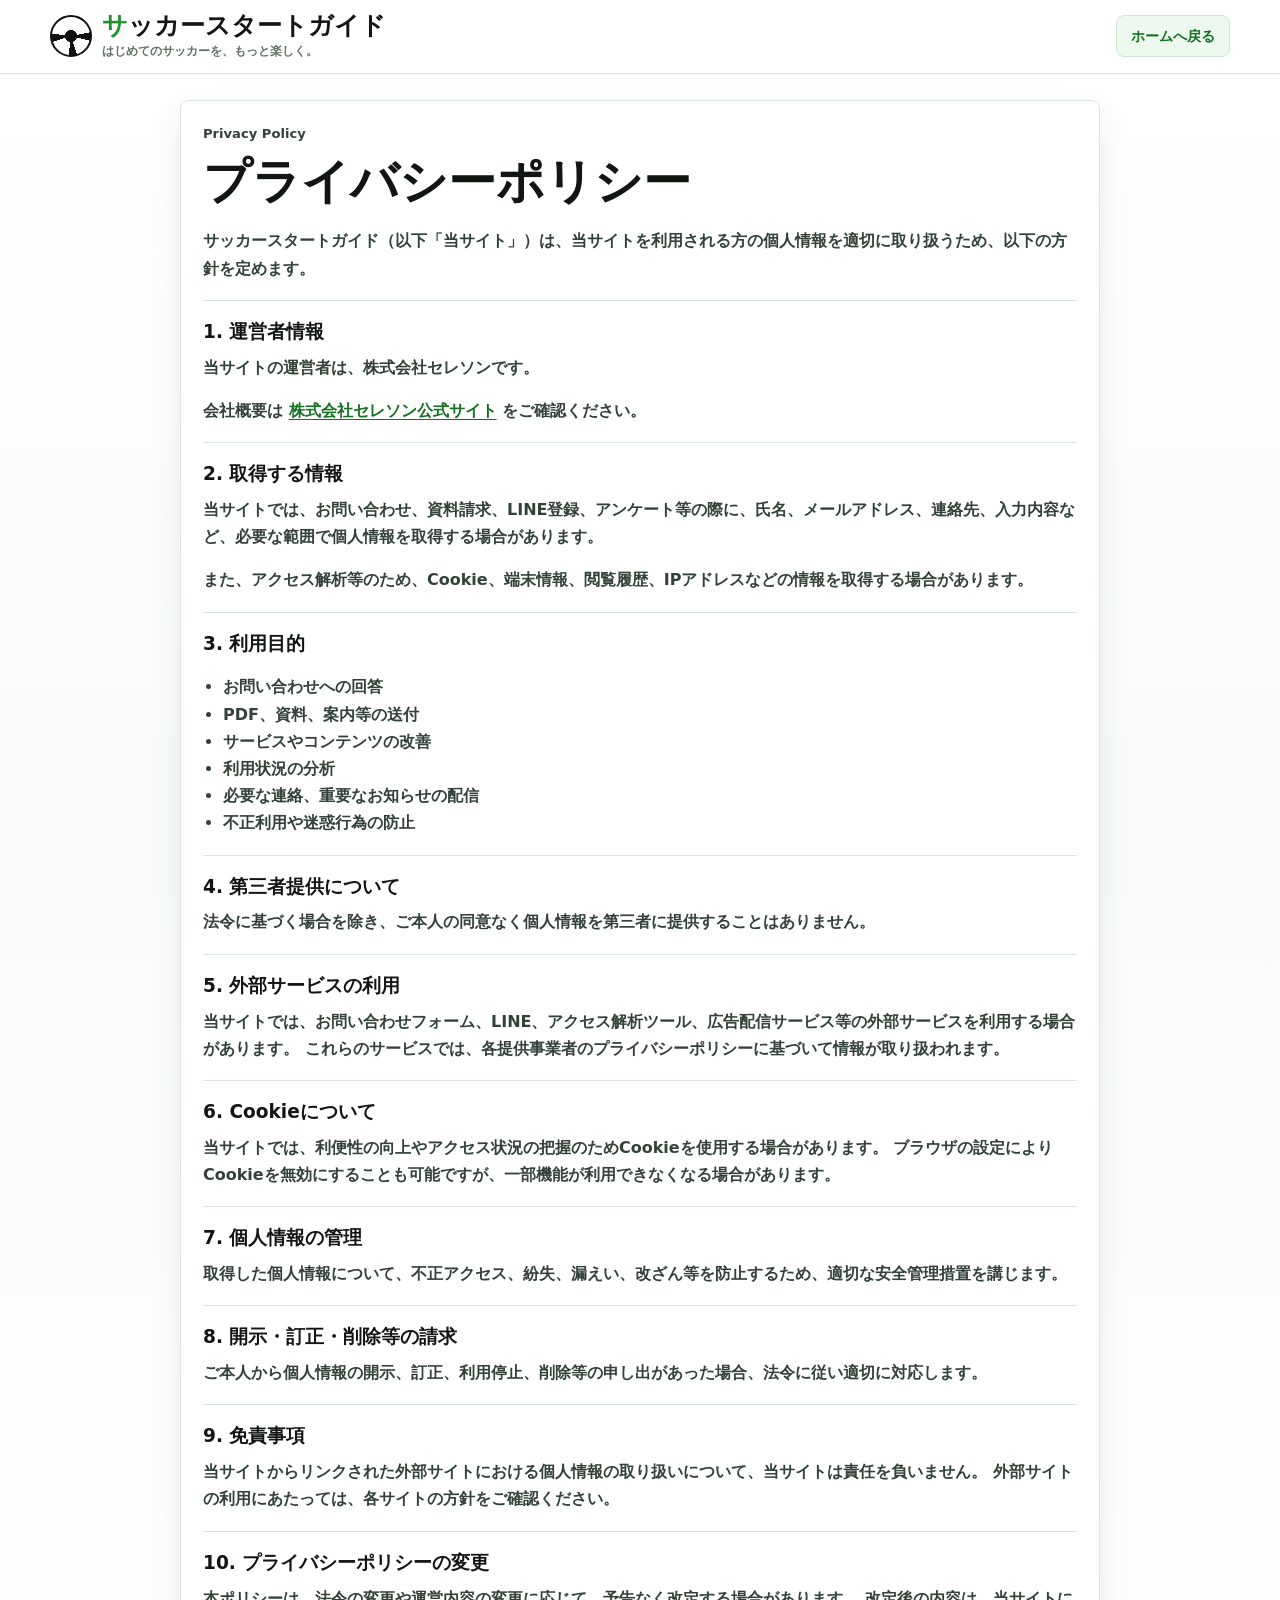
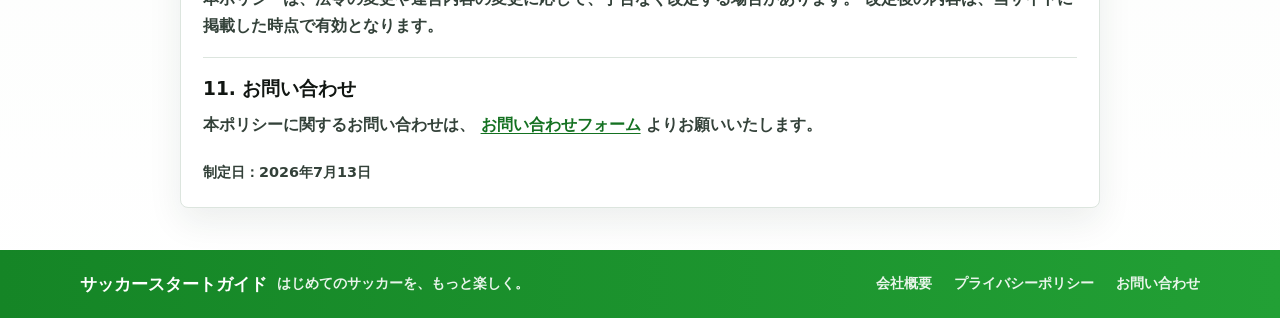
==== privacy.html @ ce7ea643 "Add soccer start guide static site" ====
<!doctype html>
<html lang="ja">
  <head>
    <meta charset="utf-8" />
    <meta name="viewport" content="width=device-width, initial-scale=1" />
    <title>プライバシーポリシー｜サッカースタートガイド</title>
    <meta
      name="description"
      content="サッカースタートガイドのプライバシーポリシーです。個人情報の取り扱い、利用目的、第三者提供、問い合わせ窓口について記載しています。"
    />
    <link rel="stylesheet" href="styles.css" />
  </head>
  <body>
    <header class="site-header">
      <a class="brand" href="index.html" aria-label="サッカースタートガイド ホーム">
        <span class="brand-ball" aria-hidden="true">●</span>
        <span>
          <strong>サッカースタートガイド</strong>
          <small>はじめてのサッカーを、もっと楽しく。</small>
        </span>
      </a>
      <nav class="legal-nav" aria-label="サブメニュー">
        <a href="index.html">ホームへ戻る</a>
      </nav>
    </header>

    <main class="legal-page">
      <article class="legal-card">
        <p class="eyebrow">Privacy Policy</p>
        <h1>プライバシーポリシー</h1>
        <p>
          サッカースタートガイド（以下「当サイト」）は、当サイトを利用される方の個人情報を適切に取り扱うため、以下の方針を定めます。
        </p>

        <section>
          <h2>1. 運営者情報</h2>
          <p>当サイトの運営者は、株式会社セレソンです。</p>
          <p>
            会社概要は
            <a href="https://celecao.com/" target="_blank" rel="noopener">株式会社セレソン公式サイト</a>
            をご確認ください。
          </p>
        </section>

        <section>
          <h2>2. 取得する情報</h2>
          <p>
            当サイトでは、お問い合わせ、資料請求、LINE登録、アンケート等の際に、氏名、メールアドレス、連絡先、入力内容など、必要な範囲で個人情報を取得する場合があります。
          </p>
          <p>
            また、アクセス解析等のため、Cookie、端末情報、閲覧履歴、IPアドレスなどの情報を取得する場合があります。
          </p>
        </section>

        <section>
          <h2>3. 利用目的</h2>
          <ul>
            <li>お問い合わせへの回答</li>
            <li>PDF、資料、案内等の送付</li>
            <li>サービスやコンテンツの改善</li>
            <li>利用状況の分析</li>
            <li>必要な連絡、重要なお知らせの配信</li>
            <li>不正利用や迷惑行為の防止</li>
          </ul>
        </section>

        <section>
          <h2>4. 第三者提供について</h2>
          <p>
            法令に基づく場合を除き、ご本人の同意なく個人情報を第三者に提供することはありません。
          </p>
        </section>

        <section>
          <h2>5. 外部サービスの利用</h2>
          <p>
            当サイトでは、お問い合わせフォーム、LINE、アクセス解析ツール、広告配信サービス等の外部サービスを利用する場合があります。
            これらのサービスでは、各提供事業者のプライバシーポリシーに基づいて情報が取り扱われます。
          </p>
        </section>

        <section>
          <h2>6. Cookieについて</h2>
          <p>
            当サイトでは、利便性の向上やアクセス状況の把握のためCookieを使用する場合があります。
            ブラウザの設定によりCookieを無効にすることも可能ですが、一部機能が利用できなくなる場合があります。
          </p>
        </section>

        <section>
          <h2>7. 個人情報の管理</h2>
          <p>
            取得した個人情報について、不正アクセス、紛失、漏えい、改ざん等を防止するため、適切な安全管理措置を講じます。
          </p>
        </section>

        <section>
          <h2>8. 開示・訂正・削除等の請求</h2>
          <p>
            ご本人から個人情報の開示、訂正、利用停止、削除等の申し出があった場合、法令に従い適切に対応します。
          </p>
        </section>

        <section>
          <h2>9. 免責事項</h2>
          <p>
            当サイトからリンクされた外部サイトにおける個人情報の取り扱いについて、当サイトは責任を負いません。
            外部サイトの利用にあたっては、各サイトの方針をご確認ください。
          </p>
        </section>

        <section>
          <h2>10. プライバシーポリシーの変更</h2>
          <p>
            本ポリシーは、法令の変更や運営内容の変更に応じて、予告なく改定する場合があります。
            改定後の内容は、当サイトに掲載した時点で有効となります。
          </p>
        </section>

        <section>
          <h2>11. お問い合わせ</h2>
          <p>
            本ポリシーに関するお問い合わせは、
            <a href="https://forms.gle/613mCTBNDF6x4jt97" target="_blank" rel="noopener">お問い合わせフォーム</a>
            よりお願いいたします。
          </p>
        </section>

        <p class="legal-date">制定日：2026年7月13日</p>
      </article>
    </main>

    <footer class="site-footer">
      <strong>サッカースタートガイド</strong>
      <span>はじめてのサッカーを、もっと楽しく。</span>
      <nav aria-label="フッターメニュー">
        <a href="https://celecao.com/" target="_blank" rel="noopener">会社概要</a>
        <a href="privacy.html">プライバシーポリシー</a>
        <a href="https://forms.gle/613mCTBNDF6x4jt97" target="_blank" rel="noopener">お問い合わせ</a>
      </nav>
    </footer>
  </body>
</html>
---- styles.css ----
:root {
  --green: #23912f;
  --green-dark: #147121;
  --green-soft: #edf8ef;
  --blue: #1587c9;
  --orange: #f39a13;
  --yellow: #fff3d4;
  --ink: #111612;
  --muted: #647067;
  --line: #dce5de;
  --paper: #ffffff;
  --wash: #f7faf7;
  --shadow: 0 14px 34px rgba(22, 56, 34, 0.08);
  font-family: system-ui, -apple-system, BlinkMacSystemFont, "Segoe UI", sans-serif;
}

* {
  box-sizing: border-box;
}

body {
  margin: 0;
  color: var(--ink);
  background: linear-gradient(180deg, #fff 0, #f8fbf8 42%, #fff 100%);
  line-height: 1.7;
}

a {
  color: inherit;
  text-decoration: none;
}

.site-header {
  position: sticky;
  top: 0;
  z-index: 20;
  display: flex;
  align-items: center;
  justify-content: space-between;
  gap: 16px;
  min-height: 70px;
  padding: 12px 18px;
  background: rgba(255, 255, 255, 0.94);
  border-bottom: 1px solid var(--line);
  backdrop-filter: blur(14px);
}

.brand {
  display: flex;
  align-items: center;
  gap: 10px;
  min-width: 0;
}

.brand-ball {
  display: grid;
  place-items: center;
  width: 42px;
  height: 42px;
  flex: 0 0 auto;
  color: #111;
  background:
    radial-gradient(circle at 50% 50%, #111 0 22%, transparent 23%),
    conic-gradient(from 18deg, #fff 0 17%, #111 17% 24%, #fff 24% 40%, #111 40% 47%, #fff 47% 65%, #111 65% 72%, #fff 72%);
  border: 2px solid #111;
  border-radius: 50%;
  font-size: 0;
}

.brand strong {
  display: block;
  font-size: clamp(1.08rem, 4vw, 1.55rem);
  font-weight: 900;
  line-height: 1.15;
}

.brand strong::first-letter {
  color: var(--green);
}

.brand small {
  display: none;
  color: var(--muted);
  font-size: 0.75rem;
  font-weight: 700;
}

.nav-toggle {
  display: inline-grid;
  gap: 5px;
  width: 42px;
  height: 42px;
  place-content: center;
  border: 1px solid var(--line);
  border-radius: 8px;
  background: var(--paper);
}

.nav-toggle span {
  width: 20px;
  height: 2px;
  background: var(--ink);
}

.site-nav {
  position: absolute;
  top: 70px;
  right: 14px;
  left: 14px;
  display: none;
  grid-template-columns: repeat(2, 1fr);
  gap: 6px;
  padding: 12px;
  background: var(--paper);
  border: 1px solid var(--line);
  border-radius: 8px;
  box-shadow: var(--shadow);
}

.site-nav.open {
  display: grid;
}

.site-nav a {
  padding: 10px;
  border-radius: 8px;
  font-size: 0.9rem;
  font-weight: 800;
}

.site-nav a.active,
.site-nav a:hover {
  color: var(--green);
  background: var(--green-soft);
}

.hero {
  display: grid;
  min-height: 560px;
  overflow: hidden;
  background: linear-gradient(90deg, #fff 0%, #eef8ff 42%, #d7eed6 100%);
}

.hero-copy {
  position: relative;
  z-index: 2;
  padding: 44px 20px 10px;
}

.eyebrow {
  margin: 0 0 8px;
  color: var(--green-dark);
  font-size: 0.82rem;
  font-weight: 900;
}

h1,
h2,
h3,
p {
  margin-top: 0;
}

h1 {
  margin-bottom: 18px;
  font-size: clamp(2.25rem, 9vw, 3.2rem);
  line-height: 1.17;
  letter-spacing: 0;
}

h1 span {
  display: block;
  color: var(--green);
}

.hero-copy p:not(.eyebrow) {
  max-width: 520px;
  margin-bottom: 24px;
  font-weight: 800;
}

.line-button,
.orange-button {
  display: inline-flex;
  align-items: center;
  justify-content: center;
  min-height: 48px;
  padding: 12px 18px;
  border-radius: 8px;
  color: #fff;
  font-weight: 900;
  box-shadow: 0 9px 18px rgba(35, 145, 47, 0.18);
}

.line-button {
  background: linear-gradient(180deg, #2aad38, #178829);
}

.line-button::before {
  content: "LINE";
  display: inline-grid;
  place-items: center;
  width: 34px;
  height: 34px;
  margin-right: 10px;
  color: var(--green);
  background: #fff;
  border-radius: 50%;
  font-size: 0.62rem;
}

.orange-button {
  min-height: 42px;
  margin-top: 14px;
  background: linear-gradient(180deg, #ffb423, #ed9200);
  box-shadow: 0 9px 18px rgba(237, 146, 0, 0.18);
}

.hero-visual {
  position: relative;
  min-height: 270px;
  background: #e9f6ee;
}

.hero-visual img {
  display: block;
  width: 100%;
  height: 100%;
  min-height: inherit;
  object-fit: cover;
  object-position: center;
}

.section,
.panel,
.content-layout {
  width: min(1120px, calc(100% - 28px));
  margin: 0 auto;
}

.section {
  padding: 22px 0;
}

.section-heading h2,
.panel-heading h2,
.grade-guides > h2,
.categories > h2 {
  margin-bottom: 14px;
  font-size: clamp(1.2rem, 4.5vw, 1.65rem);
  line-height: 1.3;
}

.problem-grid {
  display: grid;
  grid-template-columns: repeat(2, 1fr);
  gap: 12px;
}

.problem-card {
  display: grid;
  place-items: center;
  min-height: 132px;
  padding: 18px 8px;
  text-align: center;
  background: var(--paper);
  border: 1px solid var(--line);
  border-radius: 8px;
  box-shadow: 0 8px 24px rgba(20, 66, 38, 0.04);
}

.problem-card .icon {
  display: grid;
  place-items: center;
  width: 52px;
  height: 52px;
  margin-bottom: 8px;
  border: 3px solid currentColor;
  border-radius: 16px;
  font-size: 1.4rem;
  font-weight: 900;
}

.problem-card.green { color: var(--green); }
.problem-card.blue { color: #249dd7; }
.problem-card.orange { color: var(--orange); }
.problem-card.lime { color: #76ad18; }
.problem-card.coral { color: #ff6b6e; }
.problem-card.purple { color: #9d53d4; }
.problem-card strong { color: var(--ink); line-height: 1.45; }

.content-layout {
  display: grid;
  gap: 18px;
  margin-top: 2px;
}

.panel,
.support-card,
.pdf-card {
  background: var(--paper);
  border: 1px solid var(--line);
  border-radius: 8px;
  box-shadow: 0 10px 28px rgba(20, 66, 38, 0.05);
}

.panel {
  padding: 16px;
}

.panel-heading {
  display: flex;
  align-items: center;
  justify-content: space-between;
  gap: 12px;
  margin-bottom: 12px;
}

.panel-heading h2 {
  margin-bottom: 0;
}

.panel-heading a,
.grade-card a {
  color: var(--green-dark);
  font-size: 0.85rem;
  font-weight: 900;
}

.article-grid {
  display: grid;
  grid-template-columns: repeat(2, minmax(0, 1fr));
  gap: 14px;
}

.article-card {
  min-width: 0;
}

.thumb {
  aspect-ratio: 4 / 3;
  margin-bottom: 10px;
  border-radius: 8px;
  background-color: #dbead9;
  background-size: cover;
  box-shadow: inset 0 0 0 1px rgba(0,0,0,.06);
}

.gear-img {
  background-image: url("assets/thumb-gear.svg");
}

.board-img {
  background-image: url("assets/thumb-board.svg");
}

.kids-img,
.throw-img {
  background-image: url("assets/thumb-kids.svg");
}

.parent-img {
  background-image: url("assets/thumb-parent.svg");
}

.tag {
  display: inline-flex;
  padding: 2px 8px;
  border-radius: 999px;
  color: #fff;
  font-size: 0.68rem;
  font-weight: 900;
}

.green-tag { background: var(--green); }
.yellow-tag { background: var(--orange); }
.blue-tag { background: var(--blue); }
.pink-tag { background: #ff6b6e; }

.article-card h3 {
  margin: 8px 0;
  font-size: 0.88rem;
  line-height: 1.55;
}

.article-card time {
  color: var(--muted);
  font-size: 0.78rem;
}

.side-stack {
  display: grid;
  gap: 18px;
}

.support-card,
.pdf-card {
  display: grid;
  grid-template-columns: 1fr auto;
  gap: 12px;
  padding: 20px;
}

.support-card {
  overflow: hidden;
  background: linear-gradient(135deg, #fff, #eff9ef);
  border-color: #a9d9ad;
}

.support-card h2,
.pdf-card h2 {
  margin-bottom: 10px;
  color: var(--green-dark);
  line-height: 1.35;
}

.support-card ul,
.grade-card ul {
  padding: 0;
  margin: 0 0 16px;
  list-style: none;
}

.support-card li,
.grade-card li {
  position: relative;
  padding-left: 24px;
  margin: 6px 0;
  font-weight: 750;
}

.support-card li::before,
.grade-card li::before {
  content: "✓";
  position: absolute;
  left: 0;
  color: var(--green);
  font-weight: 1000;
}

.line-button.compact {
  width: 100%;
  min-height: 44px;
  padding: 10px 12px;
  font-size: 0.9rem;
}

.phone-art {
  width: 78px;
  height: auto;
  align-self: center;
  border-radius: 18px;
}

.pdf-card {
  background: linear-gradient(135deg, #fffaf0, #fff);
  border-color: #efd39b;
}

.pdf-card p:not(.eyebrow) {
  color: #273329;
  font-size: 0.9rem;
}

.pdf-card strong {
  display: block;
  margin-top: 8px;
}

.book-art {
  align-self: end;
  display: grid;
  place-items: center;
  width: 86px;
  height: 118px;
  color: #2d481d;
  background:
    linear-gradient(180deg, rgba(255,255,255,.84), rgba(255,255,255,.66)),
    linear-gradient(180deg, #c9e2a3 0 38%, #2d7b36 39%);
  border: 5px solid #fff;
  box-shadow: 0 10px 18px rgba(104, 79, 18, 0.18);
  rotate: 7deg;
  font-weight: 1000;
}

.products {
  margin-top: 18px;
}

.zodiac-article {
  width: min(1120px, calc(100% - 28px));
  margin: 22px auto 0;
  padding: 0;
  color: #182219;
}

.zodiac-hero,
.zodiac-block {
  background: var(--paper);
  border: 1px solid var(--line);
  border-radius: 8px;
  box-shadow: 0 10px 28px rgba(20, 66, 38, 0.05);
}

.zodiac-hero {
  padding: 22px;
  background:
    linear-gradient(135deg, rgba(35, 145, 47, .08), transparent 52%),
    linear-gradient(180deg, #fff, #f7fbff);
}

.zodiac-hero h2 {
  max-width: 860px;
  margin-bottom: 12px;
  font-size: clamp(1.45rem, 5vw, 2.25rem);
  line-height: 1.35;
}

.zodiac-hero p:not(.eyebrow),
.zodiac-block p {
  color: #314138;
  font-weight: 650;
}

.zodiac-block {
  margin-top: 16px;
  padding: 18px;
}

.zodiac-heading {
  display: grid;
  gap: 5px;
  margin-bottom: 14px;
}

.zodiac-heading span {
  justify-self: start;
  padding: 3px 10px;
  color: var(--green-dark);
  background: var(--green-soft);
  border-radius: 999px;
  font-size: .76rem;
  font-weight: 900;
}

.zodiac-heading h3 {
  margin-bottom: 0;
  font-size: clamp(1.15rem, 4vw, 1.55rem);
  line-height: 1.35;
}

.table-scroll {
  overflow-x: auto;
  margin: 12px 0 14px;
  border: 1px solid var(--line);
  border-radius: 8px;
  -webkit-overflow-scrolling: touch;
}

.zodiac-article table {
  width: 100%;
  min-width: 640px;
  border-collapse: collapse;
  background: #fff;
  font-size: .88rem;
}

.zodiac-article th,
.zodiac-article td {
  padding: 11px 12px;
  text-align: left;
  border-bottom: 1px solid #edf2ee;
  vertical-align: top;
}

.zodiac-article th {
  color: #132018;
  background: #f2f8f3;
  font-size: .78rem;
  font-weight: 900;
  white-space: nowrap;
}

.zodiac-article tbody tr:last-child td {
  border-bottom: 0;
}

.zodiac-article td:nth-child(3),
.zodiac-article td:nth-child(4) {
  white-space: nowrap;
}

.zodiac-split {
  display: grid;
  gap: 18px;
}

.hypothesis-grid {
  display: grid;
  gap: 12px;
}

.hypothesis-card {
  padding: 16px;
  background: linear-gradient(135deg, #fbfdfb, #f4faf5);
  border: 1px solid var(--line);
  border-radius: 8px;
}

.hypothesis-card h4 {
  margin: 0 0 8px;
  font-size: 1rem;
  line-height: 1.45;
}

.hypothesis-card p {
  margin-bottom: 10px;
  font-size: .92rem;
}

.hypothesis-card strong {
  display: block;
  color: var(--green-dark);
  font-size: .92rem;
  line-height: 1.55;
}

.zodiac-article .note {
  padding: 14px 16px;
  margin-bottom: 0;
  background: #fffaf0;
  border: 1px solid #efd39b;
  border-radius: 8px;
}

.product-row {
  display: grid;
  grid-template-columns: repeat(2, minmax(0, 1fr));
  gap: 16px;
}

.product-row a {
  display: grid;
  place-items: center;
  gap: 7px;
  min-height: 104px;
  text-align: center;
  font-size: 0.78rem;
  font-weight: 900;
}

.product {
  display: block;
  width: 74px;
  height: 52px;
  border-radius: 12px;
}

.shoe-blue { background: linear-gradient(145deg, #064dba 0 55%, #ff612d 56% 65%, #fff 66%); clip-path: polygon(0 54%, 26% 30%, 72% 42%, 100% 68%, 90% 90%, 8% 90%); }
.shoe-black { background: linear-gradient(145deg, #1c1f22, #060707); clip-path: polygon(0 54%, 26% 30%, 72% 42%, 100% 68%, 90% 90%, 8% 90%); }
.ball-product { width: 58px; height: 58px; border: 3px solid #111; border-radius: 50%; background: radial-gradient(circle, #111 0 18%, transparent 19%), conic-gradient(#fff 0 15%, #111 16% 21%, #fff 22%); }
.guards { background: linear-gradient(90deg, #111 0 44%, transparent 45% 55%, #111 56%); border-radius: 16px 16px 8px 8px; }
.bag { width: 60px; height: 66px; background: linear-gradient(180deg, #32373d, #0c0d0f); border-radius: 14px 14px 8px 8px; box-shadow: inset 0 14px 0 rgba(255,255,255,.08); }
.bottle { width: 32px; height: 68px; background: linear-gradient(180deg, #111 0 18%, #233928 19% 100%); border-radius: 8px; }
.ladder { background: repeating-linear-gradient(90deg, #111 0 5px, transparent 6px 18px), repeating-linear-gradient(180deg, #f0be14 0 8px, transparent 9px 22px); }

.grade-grid {
  display: grid;
  gap: 14px;
}

.grade-card {
  position: relative;
  overflow: hidden;
  min-height: 186px;
  padding: 20px;
  border: 1px solid var(--line);
  border-radius: 8px;
}

.grade-card h3 {
  margin-bottom: 0;
  font-size: 1.25rem;
}

.grade-card.low {
  background: linear-gradient(135deg, #f0fbef, #fff);
}

.grade-card.middle {
  background: linear-gradient(135deg, #edf7ff, #fff);
}

.grade-card.high {
  background: linear-gradient(135deg, #fff3df, #fff);
}

.grade-card.middle h3,
.grade-card.middle a {
  color: #076cae;
}

.grade-card.high h3,
.grade-card.high a {
  color: #df7600;
}

.mini-player {
  position: absolute;
  right: 18px;
  bottom: 8px;
  width: 95px;
  height: 120px;
  background:
    radial-gradient(circle at 50% 11%, #151515 0 13%, transparent 14%),
    linear-gradient(90deg, transparent 0 39%, #126ad5 40% 62%, transparent 63%),
    linear-gradient(135deg, transparent 0 58%, #111 59% 63%, transparent 64%);
}

.mini-player.duo::after,
.mini-player.sprint::after {
  content: "";
  position: absolute;
  right: 38px;
  bottom: 0;
  width: 70px;
  height: 95px;
  background:
    radial-gradient(circle at 50% 12%, #151515 0 13%, transparent 14%),
    linear-gradient(90deg, transparent 0 39%, #1ba143 40% 62%, transparent 63%);
}

.categories {
  padding-bottom: 28px;
}

.category-grid {
  display: grid;
  gap: 0;
  overflow: hidden;
  background: var(--paper);
  border: 1px solid var(--line);
  border-radius: 8px;
}

.category-grid article {
  padding: 18px;
  border-bottom: 1px solid var(--line);
}

.category-grid article:last-child {
  border-bottom: 0;
}

.category-grid h3 {
  margin-bottom: 10px;
  font-size: 0.95rem;
}

.category-grid a {
  display: block;
  color: #1e2a20;
  font-size: 0.9rem;
  font-weight: 700;
  line-height: 1.9;
}

.site-footer {
  display: grid;
  gap: 10px;
  padding: 20px;
  color: #fff;
  background: linear-gradient(90deg, #158526, #22a035);
}

.site-footer strong {
  font-size: 1.05rem;
}

.site-footer span,
.site-footer a {
  color: rgba(255,255,255,.9);
  font-size: 0.88rem;
  font-weight: 700;
}

.site-footer nav {
  display: flex;
  flex-wrap: wrap;
  gap: 12px 22px;
}

.legal-nav a {
  display: inline-flex;
  align-items: center;
  min-height: 42px;
  padding: 0 14px;
  color: var(--green-dark);
  background: var(--green-soft);
  border: 1px solid #cfe6d2;
  border-radius: 8px;
  font-size: .9rem;
  font-weight: 900;
}

.legal-page {
  width: min(920px, calc(100% - 28px));
  margin: 26px auto 42px;
}

.legal-card {
  padding: 22px;
  background: var(--paper);
  border: 1px solid var(--line);
  border-radius: 8px;
  box-shadow: var(--shadow);
}

.legal-card h1 {
  margin-bottom: 18px;
  font-size: clamp(1.9rem, 7vw, 3rem);
}

.legal-card section {
  padding-top: 18px;
  margin-top: 18px;
  border-top: 1px solid var(--line);
}

.legal-card h2 {
  margin-bottom: 8px;
  font-size: 1.16rem;
  line-height: 1.45;
}

.legal-card p,
.legal-card li {
  color: #334139;
  font-weight: 650;
}

.legal-card a {
  color: var(--green-dark);
  font-weight: 900;
  text-decoration: underline;
  text-underline-offset: 3px;
}

.legal-card ul {
  padding-left: 1.25rem;
  margin-bottom: 0;
}

.legal-date {
  margin: 22px 0 0;
  color: var(--muted);
  font-size: .9rem;
}

@media (min-width: 640px) {
  .brand small {
    display: block;
  }

  .hero {
    grid-template-columns: minmax(520px, 48%) 1fr;
    min-height: 450px;
  }

  .hero-copy {
    padding: 70px 0 42px max(44px, calc((100vw - 1120px) / 2));
  }

  .hero-visual {
    min-height: 450px;
  }

  .problem-grid {
    grid-template-columns: repeat(3, 1fr);
  }

  .article-grid {
    grid-template-columns: repeat(3, minmax(0, 1fr));
  }

  .product-row {
    grid-template-columns: repeat(4, 1fr);
  }

  .grade-grid {
    grid-template-columns: repeat(3, minmax(0, 1fr));
  }

  .category-grid {
    grid-template-columns: repeat(2, minmax(0, 1fr));
  }

  .category-grid article {
    border-right: 1px solid var(--line);
  }

  .zodiac-block {
    padding: 22px;
  }

  .zodiac-split,
  .hypothesis-grid {
    grid-template-columns: repeat(2, minmax(0, 1fr));
  }
}

@media (min-width: 980px) {
  .site-header {
    padding-inline: max(18px, calc((100vw - 1180px) / 2));
  }

  .nav-toggle {
    display: none;
  }

  .site-nav {
    position: static;
    display: flex;
    align-items: center;
    gap: 18px;
    padding: 0;
    border: 0;
    border-radius: 0;
    box-shadow: none;
  }

  .site-nav a {
    padding: 8px 0;
    border-bottom: 3px solid transparent;
    border-radius: 0;
    white-space: nowrap;
  }

  .site-nav a.active,
  .site-nav a:hover {
    background: transparent;
    border-bottom-color: var(--green);
  }

  .problem-grid {
    grid-template-columns: repeat(6, 1fr);
  }

  .content-layout {
    grid-template-columns: minmax(0, 1fr) 300px;
  }

  .article-grid {
    grid-template-columns: repeat(5, minmax(0, 1fr));
  }

  .product-row {
    grid-template-columns: repeat(7, 1fr);
  }

  .category-grid {
    grid-template-columns: repeat(6, minmax(0, 1fr));
  }

  .category-grid article {
    border-bottom: 0;
  }

  .site-footer {
    grid-template-columns: auto 1fr auto;
    align-items: center;
    padding-inline: max(20px, calc((100vw - 1120px) / 2));
  }
}

@media (max-width: 380px) {
  .brand strong {
    font-size: 1rem;
  }

  .article-grid {
    grid-template-columns: 1fr;
  }

  .support-card,
  .pdf-card {
    grid-template-columns: 1fr;
  }
}
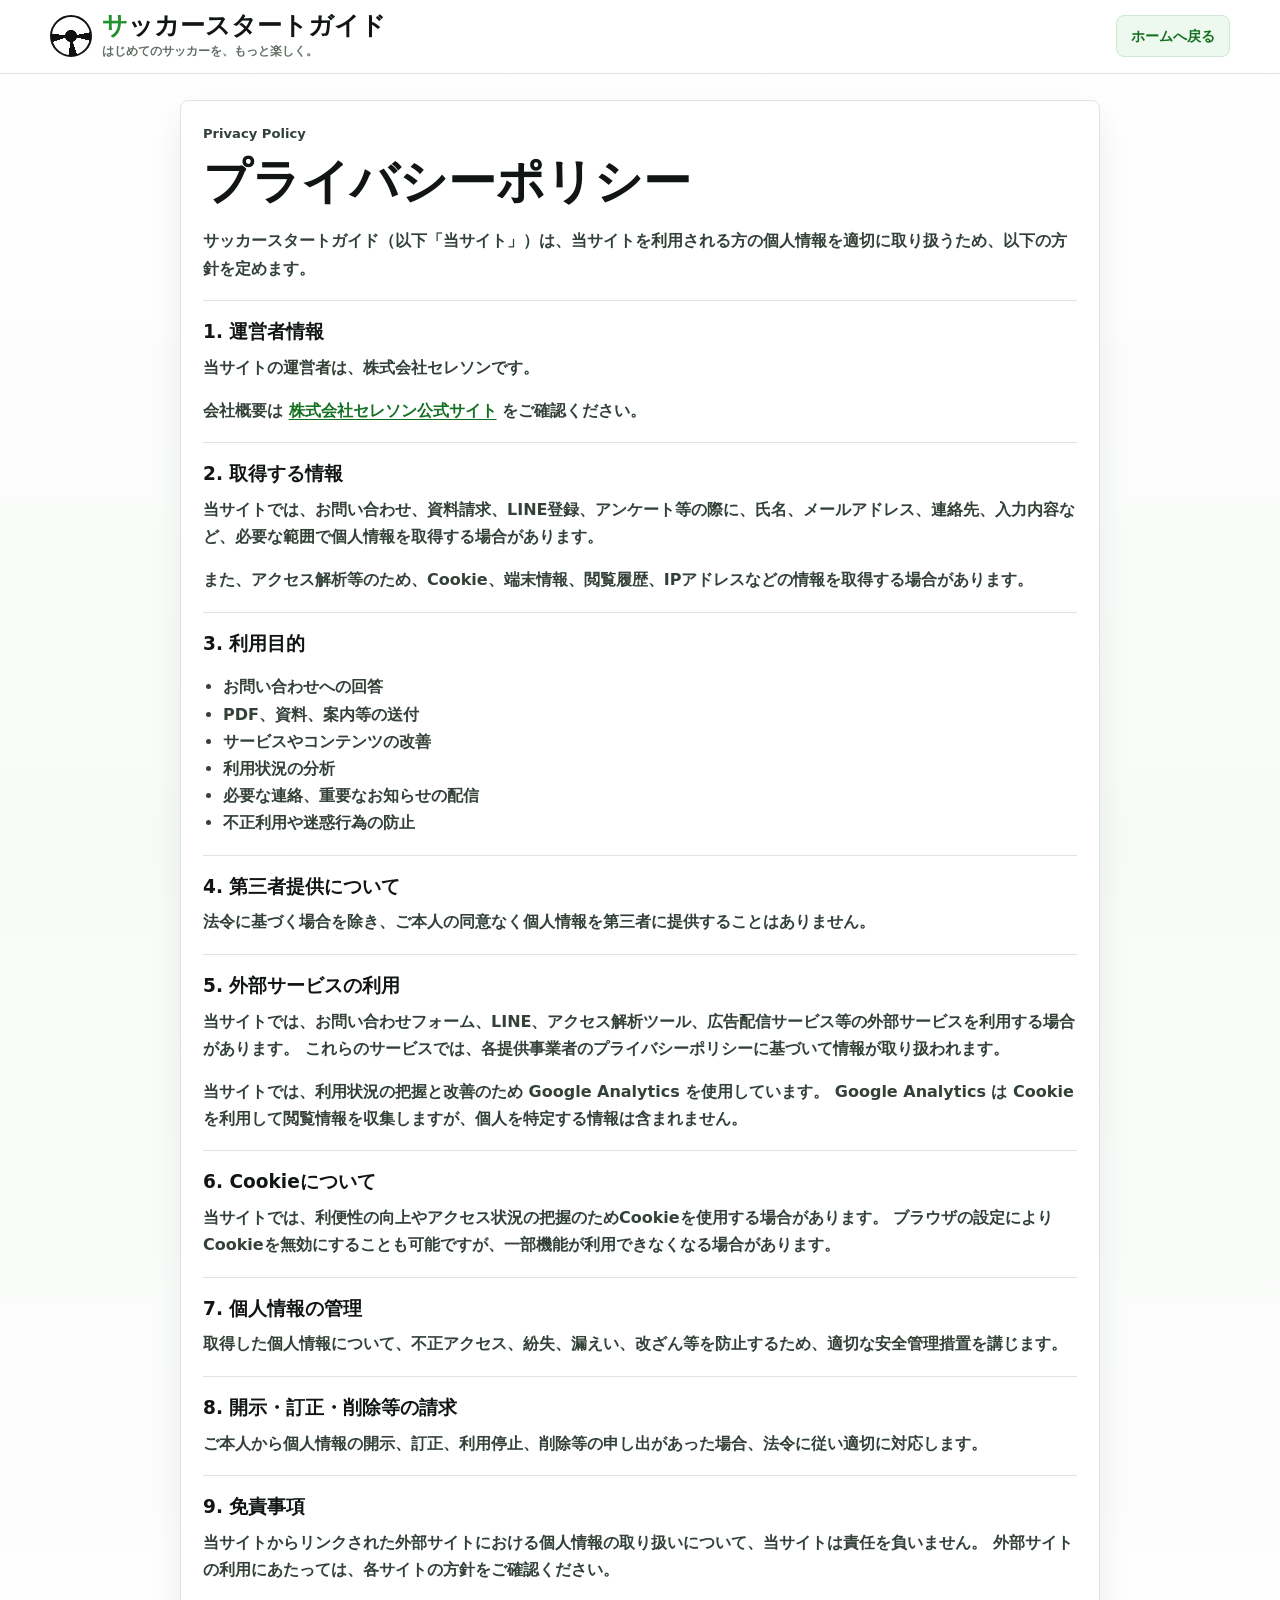
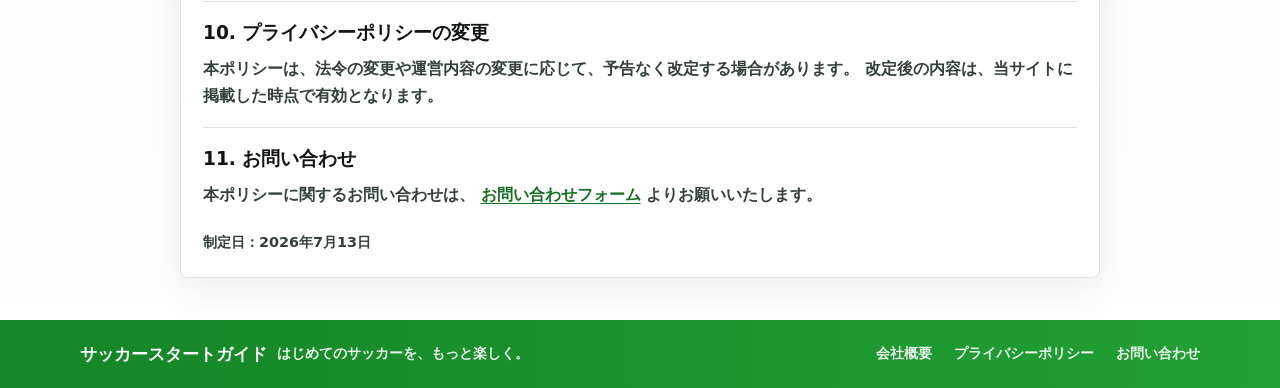
==== commit ef8933f7: "Add Google Analytics tag" ====
--- a/privacy.html
+++ b/privacy.html
@@ -9,6 +9,15 @@
       content="サッカースタートガイドのプライバシーポリシーです。個人情報の取り扱い、利用目的、第三者提供、問い合わせ窓口について記載しています。"
     />
     <link rel="stylesheet" href="styles.css" />
+    <!-- Google tag (gtag.js) -->
+    <script async src="https://www.googletagmanager.com/gtag/js?id=G-D6QVFZJVQQ"></script>
+    <script>
+      window.dataLayer = window.dataLayer || [];
+      function gtag(){dataLayer.push(arguments);}
+      gtag('js', new Date());
+
+      gtag('config', 'G-D6QVFZJVQQ');
+    </script>
   </head>
   <body>
     <header class="site-header">
@@ -77,6 +86,10 @@
             当サイトでは、お問い合わせフォーム、LINE、アクセス解析ツール、広告配信サービス等の外部サービスを利用する場合があります。
             これらのサービスでは、各提供事業者のプライバシーポリシーに基づいて情報が取り扱われます。
           </p>
+          <p>
+            当サイトでは、利用状況の把握と改善のため Google Analytics を使用しています。
+            Google Analytics は Cookie を利用して閲覧情報を収集しますが、個人を特定する情報は含まれません。
+          </p>
         </section>
 
         <section>
